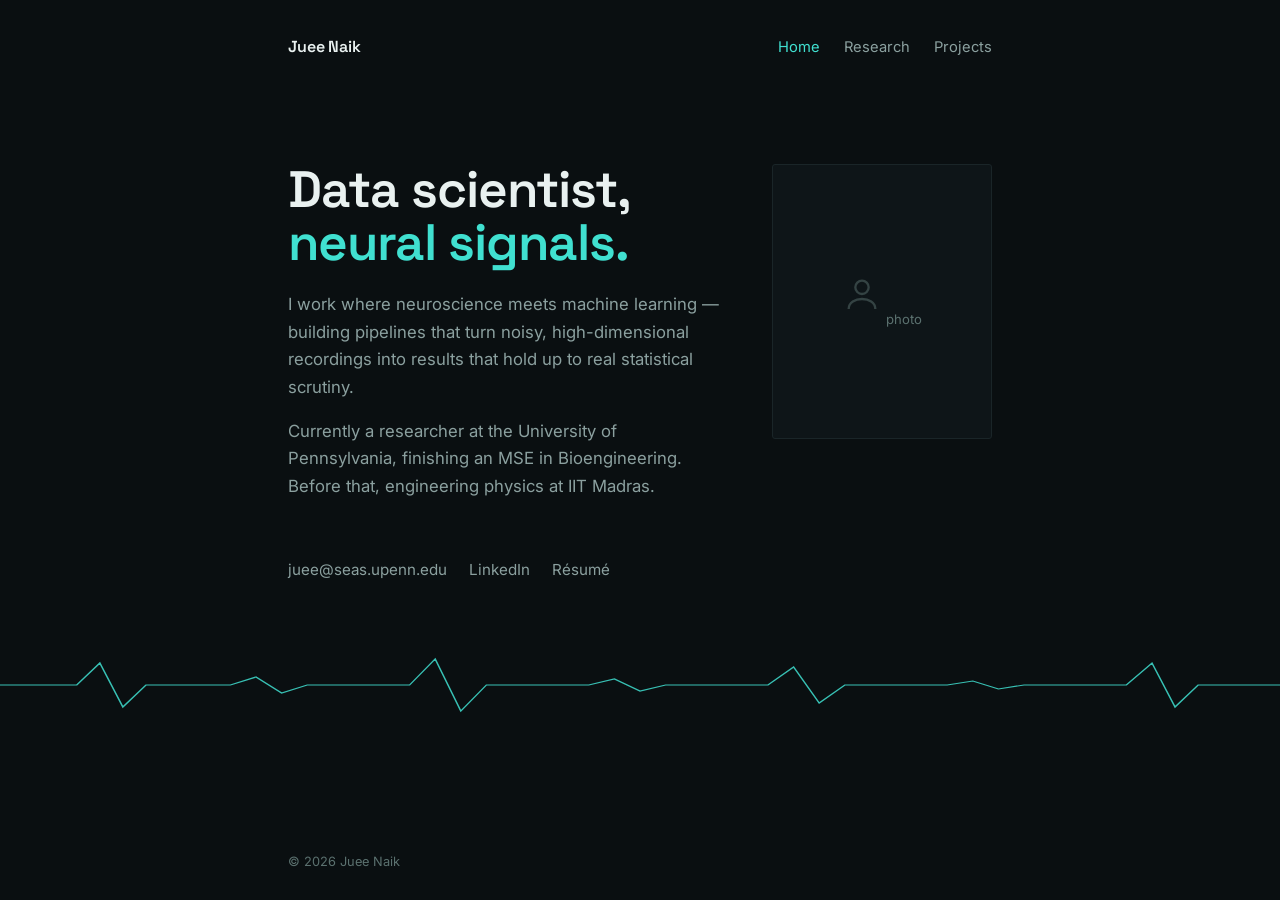
==== index.html @ ccdd9350 "Add files via upload" ====
<!DOCTYPE html>
<html lang="en">
<head>
<meta charset="UTF-8" />
<meta name="viewport" content="width=device-width, initial-scale=1.0" />
<title>Juee Naik</title>
<meta name="description" content="Juee Naik — data scientist working at the intersection of neuroscience and machine learning." />
<link rel="preconnect" href="https://fonts.googleapis.com" />
<link rel="preconnect" href="https://fonts.gstatic.com" crossorigin />
<link href="https://fonts.googleapis.com/css2?family=Space+Grotesk:wght@400;500;600&family=Inter:wght@400;450;500&family=JetBrains+Mono:wght@400;500&display=swap" rel="stylesheet" />
<link rel="stylesheet" href="style.css" />
</head>
<body>

<nav>
  <div class="nav-inner">
    <a class="brand" href="index.html">Juee Naik</a>
    <div class="nav-links">
      <a href="index.html" class="active">Home</a>
      <a href="research.html">Research</a>
      <a href="projects.html">Projects</a>
    </div>
  </div>
</nav>

<main>
  <div class="wrap">
    <div class="intro">
      <div>
        <h1>Data scientist,<br /><span>neural signals.</span></h1>
        <p>
          I work where neuroscience meets machine learning — building
          pipelines that turn noisy, high-dimensional recordings into
          results that hold up to real statistical scrutiny.
        </p>
        <p>
          Currently a researcher at the University of Pennsylvania,
          finishing an MSE in Bioengineering. Before that, engineering
          physics at IIT Madras.
        </p>
      </div>

      <!-- PHOTO: uncomment the img and set src to your file (4:5 works best) -->
      <figure class="portrait">
        <!-- <img src="me.jpg" alt="Juee Naik" /> -->
        <div class="ph">
          <svg width="40" height="40" viewBox="0 0 24 24" fill="none" stroke="currentColor" stroke-width="1.4">
            <circle cx="12" cy="8" r="4"/><path d="M4 21c0-4 4-6 8-6s8 2 8 6"/>
          </svg>
          photo
        </div>
      </figure>
    </div>

    <div class="contact">
      <a href="mailto:juee@seas.upenn.edu">juee@seas.upenn.edu</a>
      <a href="https://www.linkedin.com/in/juee-naik-6bba79205/" target="_blank" rel="noopener">LinkedIn</a>
      <!-- Set this to your hosted résumé PDF -->
      <a href="Resume_JueeNaik_DS.pdf" download>Résumé</a>
    </div>
  </div>

  <div class="signal">
    <svg viewBox="0 0 2000 64" preserveAspectRatio="none">
      <g class="scroll-trace">
        <path d="M0,32 L60,32 78,10 96,54 114,32 180,32 200,24 220,40 240,32 320,32 340,6 360,58 380,32 460,32 480,26 500,38 520,32 600,32 620,14 640,50 660,32 740,32 760,28 780,36 800,32 880,32 900,10 918,54 936,32 1000,32 1060,32 1078,10 1096,54 1114,32 1180,32 1200,24 1220,40 1240,32 1320,32 1340,6 1360,58 1380,32 1460,32 1480,26 1500,38 1520,32 1600,32 1620,14 1640,50 1660,32 1740,32 1760,28 1780,36 1800,32 1880,32 1900,10 1918,54 1936,32 2000,32"/>
      </g>
    </svg>
  </div>
</main>

<footer><div class="wrap">© 2026 Juee Naik</div></footer>

</body>
</html>
---- style.css ----
/* ============================================================
   Juee Naik — shared styles
============================================================ */
:root{
  --bg:      #0a0f11;
  --text:    #e9f1f0;
  --muted:   #8ba09f;
  --faint:   #5b716f;
  --line:    #1a2528;
  --turq:    #40e0d0;

  --display: "Space Grotesk", system-ui, sans-serif;
  --body:    "Inter", system-ui, sans-serif;
  --mono:    "JetBrains Mono", ui-monospace, monospace;

  --maxw: 760px;
}

*{ box-sizing:border-box; margin:0; padding:0; }
html{ scroll-behavior:smooth; }
body{
  background:var(--bg);
  color:var(--text);
  font-family:var(--body);
  font-size:16px;
  line-height:1.65;
  -webkit-font-smoothing:antialiased;
  min-height:100vh;
  display:flex;
  flex-direction:column;
}
a{ color:inherit; text-decoration:none; }
img{ max-width:100%; display:block; }

.wrap{ width:100%; max-width:var(--maxw); margin:0 auto; padding:0 28px; }

/* ---------- nav ---------- */
nav{ padding:34px 0 0; }
.nav-inner{
  max-width:var(--maxw); margin:0 auto; padding:0 28px;
  display:flex; align-items:baseline; justify-content:space-between;
}
.brand{ font-family:var(--display); font-weight:600; font-size:1rem; letter-spacing:-.01em; }
.nav-links{ display:flex; gap:24px; }
.nav-links a{ font-size:.92rem; color:var(--muted); transition:color .2s; }
.nav-links a:hover{ color:var(--text); }
.nav-links a.active{ color:var(--turq); }

/* ---------- page shell ---------- */
main{ flex:1; padding:64px 0 80px; }
.page-title{
  font-family:var(--display); font-weight:600;
  font-size:clamp(1.5rem,4vw,2rem); letter-spacing:-.01em;
  margin-bottom:44px;
}

/* ---------- home ---------- */
.intro{
  display:grid; grid-template-columns:1fr 220px; gap:48px;
  align-items:start; padding-top:40px;
}
.intro h1{
  font-family:var(--display); font-weight:600;
  font-size:clamp(2.2rem,6vw,3.2rem); line-height:1.02;
  letter-spacing:-.02em; margin-bottom:22px;
}
.intro h1 span{ color:var(--turq); }
.intro p{ color:var(--muted); font-size:1.05rem; max-width:44ch; }
.intro p + p{ margin-top:16px; }

.portrait{
  border:1px solid var(--line); border-radius:3px;
  aspect-ratio:4/5; overflow:hidden;
  display:flex; align-items:center; justify-content:center;
  background:#0e1518;
}
.portrait img{ width:100%; height:100%; object-fit:cover; }
.portrait .ph{ color:var(--faint); font-size:.82rem; text-align:center; padding:16px; }
.portrait .ph svg{ margin:0 auto 10px; opacity:.5; }

.contact{ margin-top:56px; display:flex; flex-wrap:wrap; gap:22px; }
.contact a{
  color:var(--muted); font-size:.95rem;
  border-bottom:1px solid transparent; transition:all .2s;
}
.contact a:hover{ color:var(--turq); border-color:var(--turq); }

/* ---------- signal trace (the one signature) ---------- */
.signal{ height:64px; overflow:hidden; margin-top:70px; }
.signal svg{ width:200%; height:100%; }
.signal path{ fill:none; stroke:var(--turq); stroke-width:1.2; opacity:.85; }
.scroll-trace{ animation:trace 16s linear infinite; }
@keyframes trace{ from{ transform:translateX(0);} to{ transform:translateX(-50%);} }

/* ---------- research entries ---------- */
.entry{
  display:grid; grid-template-columns:1fr 168px; gap:40px;
  padding:34px 0; border-top:1px solid var(--line);
}
.entry:last-child{ border-bottom:1px solid var(--line); }
.entry .role{ font-family:var(--display); font-weight:600; font-size:1.15rem; }
.entry .org{ color:var(--muted); font-size:.92rem; margin:3px 0 2px; }
.entry .org b{ color:var(--text); font-weight:500; }
.entry .date{ color:var(--faint); font-size:.82rem; margin-bottom:14px; }
.entry .desc{ color:var(--muted); font-size:.98rem; }
.entry .note{ color:var(--faint); font-size:.82rem; margin-top:12px; }

.tools{ display:flex; flex-direction:column; gap:7px; padding-top:4px; }
.tools .lbl{ font-family:var(--mono); font-size:.66rem; letter-spacing:.14em; color:var(--faint); text-transform:uppercase; margin-bottom:2px; }
.tools span{ font-family:var(--mono); font-size:.78rem; color:var(--turq); }

/* ---------- projects ---------- */
.proj{ padding:34px 0; border-top:1px solid var(--line); }
.proj:last-child{ border-bottom:1px solid var(--line); }
.proj h2{ font-family:var(--display); font-weight:600; font-size:1.2rem; }
.proj .date{ color:var(--faint); font-size:.82rem; margin:4px 0 14px; }
.proj p{ color:var(--muted); font-size:.98rem; max-width:60ch; }
.proj .tools{ flex-direction:row; flex-wrap:wrap; gap:14px; margin-top:16px; }

/* ---------- footer ---------- */
footer{ padding:28px 0; }
footer .wrap{ color:var(--faint); font-size:.8rem; }

/* ---------- responsive ---------- */
@media (max-width:620px){
  .intro{ grid-template-columns:1fr; gap:32px; }
  .portrait{ max-width:220px; }
  .entry{ grid-template-columns:1fr; gap:16px; }
  .tools{ flex-direction:row; flex-wrap:wrap; gap:14px; }
  .nav-links{ gap:18px; }
}
@media (prefers-reduced-motion:reduce){
  .scroll-trace{ animation:none; }
  html{ scroll-behavior:auto; }
}
:focus-visible{ outline:2px solid var(--turq); outline-offset:3px; }
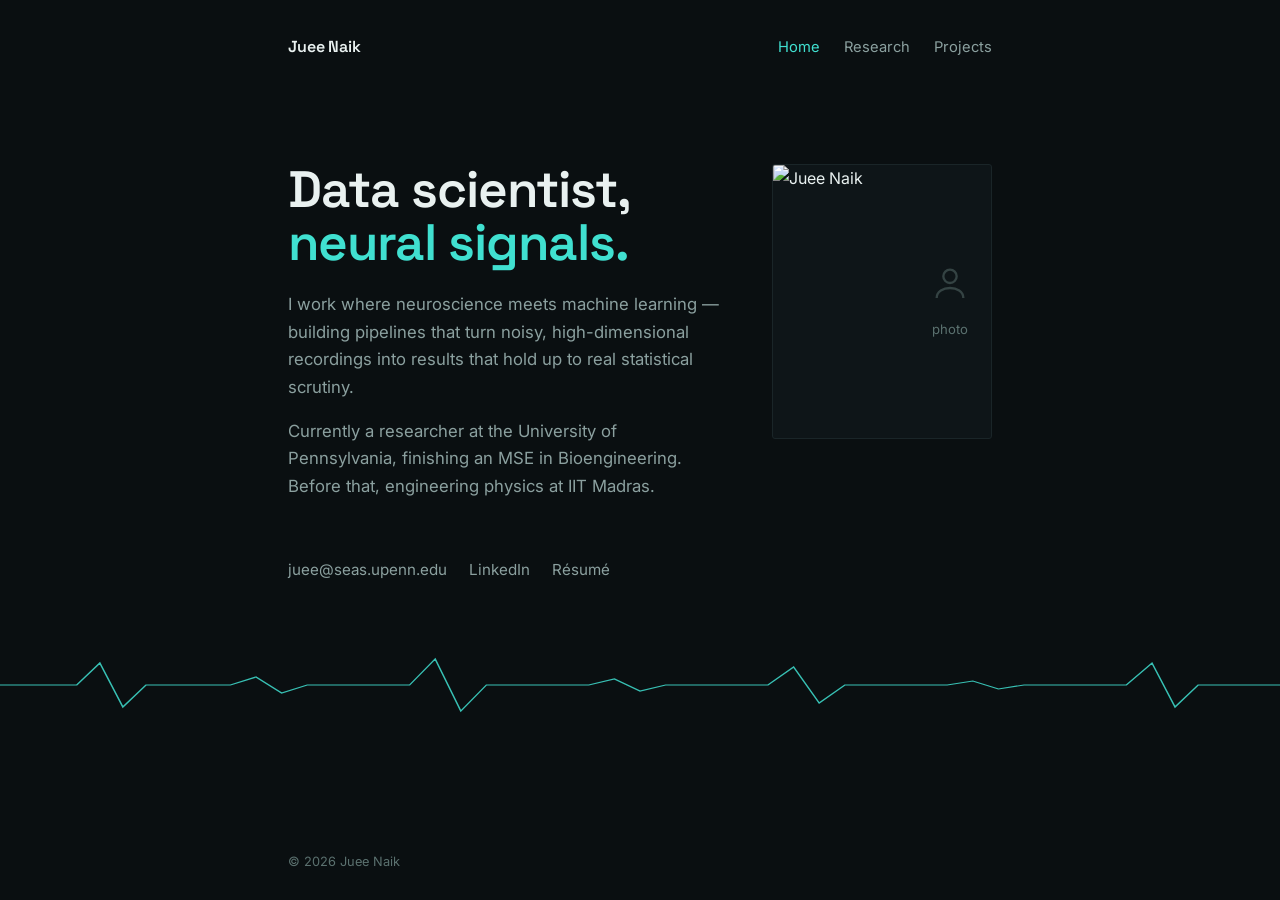
==== commit 60c12441: "Uncomment image tag in index.html Uncommented the image tag to display the photo." ====
--- a/index.html
+++ b/index.html
@@ -40,9 +40,8 @@
         </p>
       </div>
 
-      <!-- PHOTO: uncomment the img and set src to your file (4:5 works best) -->
       <figure class="portrait">
-        <!-- <img src="me.jpg" alt="Juee Naik" /> -->
+        <img src="me.jpg" alt="Juee Naik" />
         <div class="ph">
           <svg width="40" height="40" viewBox="0 0 24 24" fill="none" stroke="currentColor" stroke-width="1.4">
             <circle cx="12" cy="8" r="4"/><path d="M4 21c0-4 4-6 8-6s8 2 8 6"/>
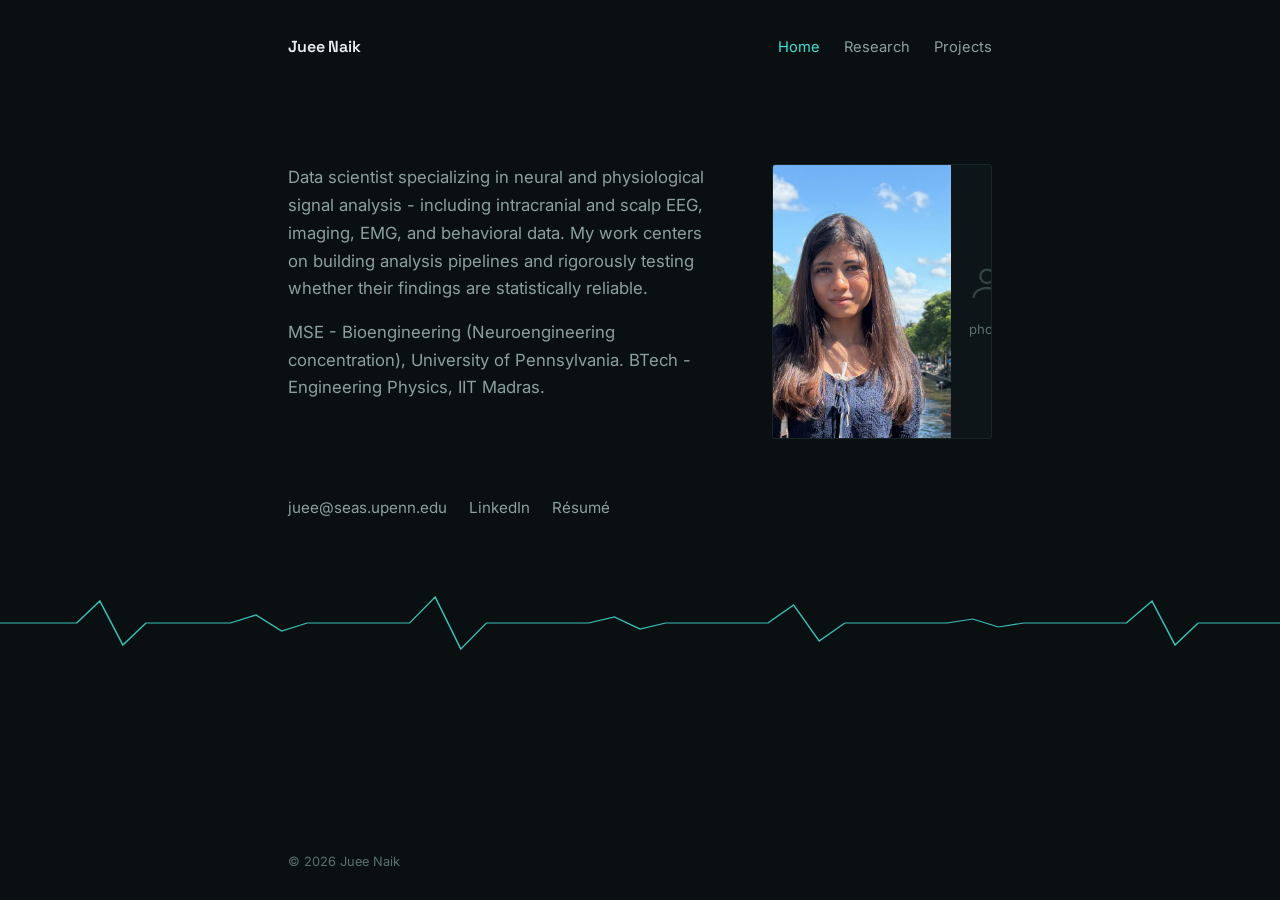
==== commit 8a9fd58e: "Revise introduction in index.html Updated introductory text to better reflect expertise and educatio" ====
--- a/index.html
+++ b/index.html
@@ -27,16 +27,13 @@
   <div class="wrap">
     <div class="intro">
       <div>
-        <h1>Data scientist,<br /><span>neural signals.</span></h1>
         <p>
-          I work where neuroscience meets machine learning — building
-          pipelines that turn noisy, high-dimensional recordings into
-          results that hold up to real statistical scrutiny.
+          Data scientist specializing in neural and physiological signal analysis - including intracranial and scalp EEG, imaging, EMG, and behavioral data. 
+          My work centers on building analysis pipelines and rigorously testing whether their findings are statistically reliable.
         </p>
         <p>
-          Currently a researcher at the University of Pennsylvania,
-          finishing an MSE in Bioengineering. Before that, engineering
-          physics at IIT Madras.
+          MSE - Bioengineering (Neuroengineering concentration), University of Pennsylvania.
+          BTech - Engineering Physics, IIT Madras.
         </p>
       </div>
 
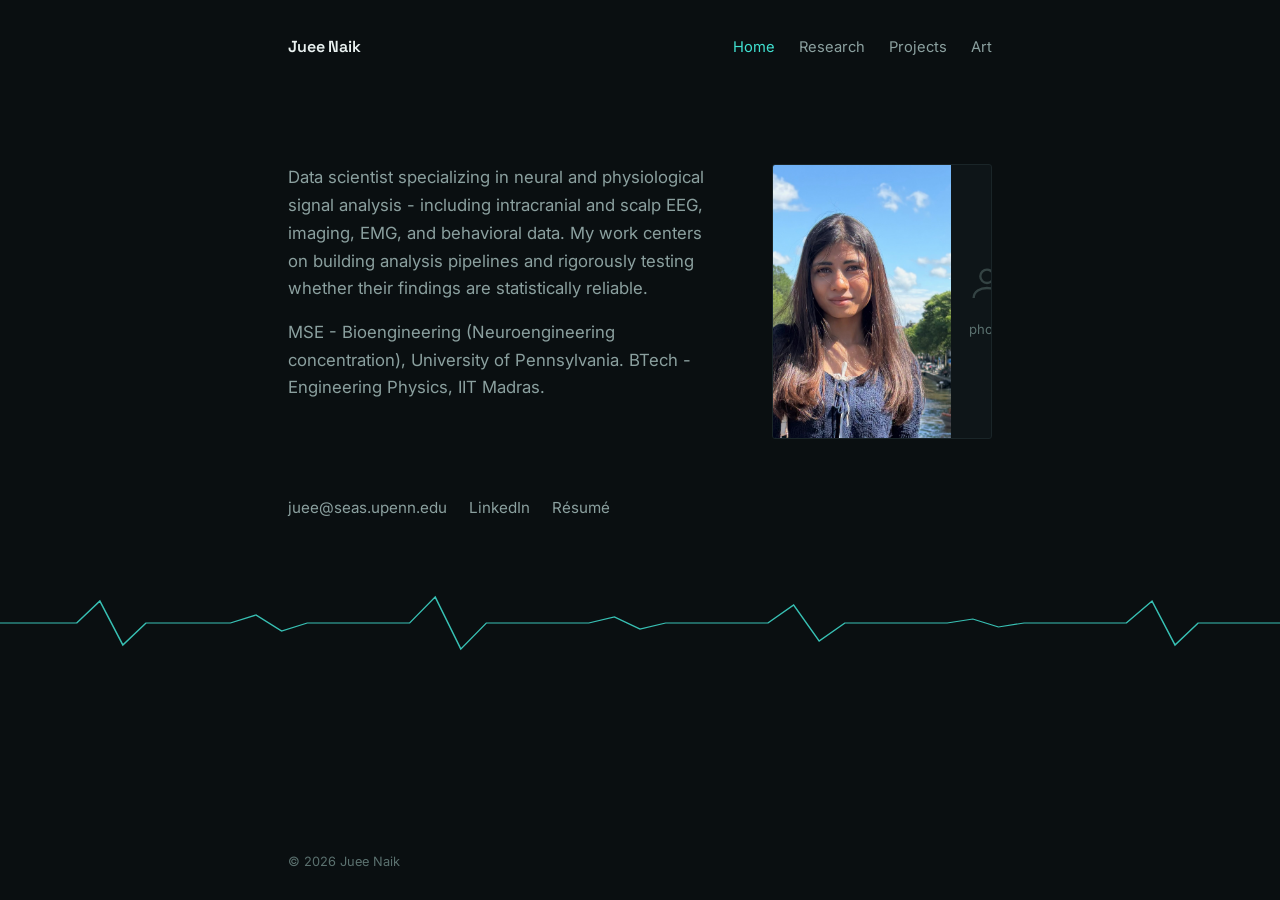
==== commit 17bd203e: "Add Art link to navigation menu" ====
--- a/index.html
+++ b/index.html
@@ -19,6 +19,7 @@
       <a href="index.html" class="active">Home</a>
       <a href="research.html">Research</a>
       <a href="projects.html">Projects</a>
+      <a href="art.html">Art</a>
     </div>
   </div>
 </nav>
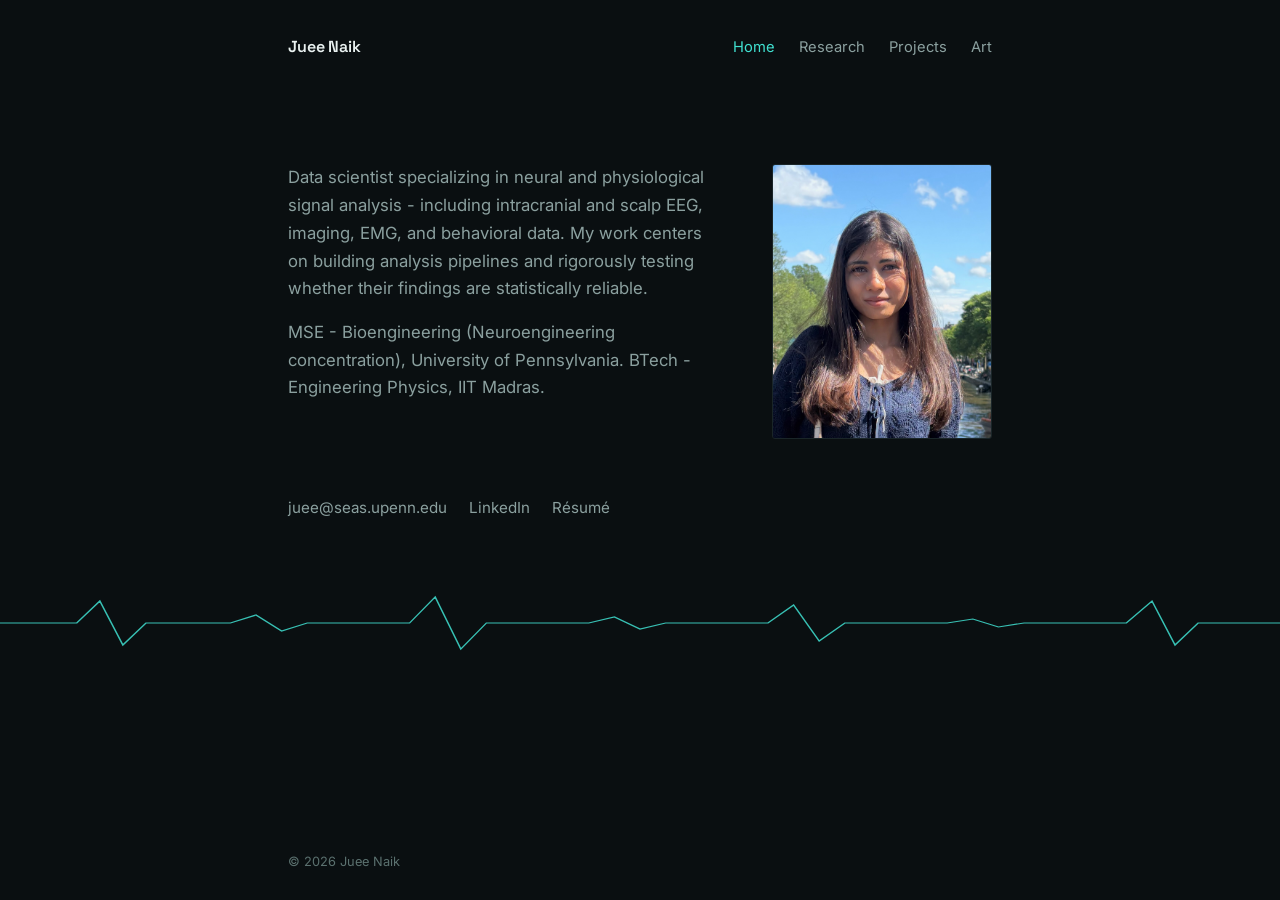
==== commit 55a56586: "Remove photo SVG from portrait section Removed photo SVG and related div from the portrait section." ====
--- a/index.html
+++ b/index.html
@@ -40,12 +40,6 @@
 
       <figure class="portrait">
         <img src="me.jpg" alt="Juee Naik" />
-        <div class="ph">
-          <svg width="40" height="40" viewBox="0 0 24 24" fill="none" stroke="currentColor" stroke-width="1.4">
-            <circle cx="12" cy="8" r="4"/><path d="M4 21c0-4 4-6 8-6s8 2 8 6"/>
-          </svg>
-          photo
-        </div>
       </figure>
     </div>
 
--- a/style.css
+++ b/style.css
@@ -117,6 +117,27 @@
 .proj p{ color:var(--muted); font-size:.98rem; max-width:60ch; }
 .proj .tools{ flex-direction:row; flex-wrap:wrap; gap:14px; margin-top:16px; }
 
+/* ---------- art ---------- */
+.art-lead{ color:var(--muted); font-size:1rem; margin-bottom:36px; }
+.art-lead a{ color:var(--turq); border-bottom:1px solid transparent; transition:border-color .2s; }
+.art-lead a:hover{ border-color:var(--turq); }
+
+.art-grid{ display:grid; grid-template-columns:1fr 1fr; gap:28px; }
+.art-item figcaption{ color:var(--faint); font-size:.82rem; margin-top:10px; }
+.art-item img, .art-item video{
+  width:100%; max-width:340px; height:auto; display:block;
+  border:1px solid var(--line); border-radius:3px; background:#0e1518;
+}
+.art-item .frame-ph{
+  aspect-ratio:1/1; border:1px solid var(--line); border-radius:3px;
+  display:flex; align-items:center; justify-content:center;
+  color:var(--faint); font-size:.82rem; text-align:center; padding:16px; background:#0e1518;
+}
+
+@media (max-width:620px){
+  .art-grid{ grid-template-columns:1fr; }
+}
+
 /* ---------- footer ---------- */
 footer{ padding:28px 0; }
 footer .wrap{ color:var(--faint); font-size:.8rem; }
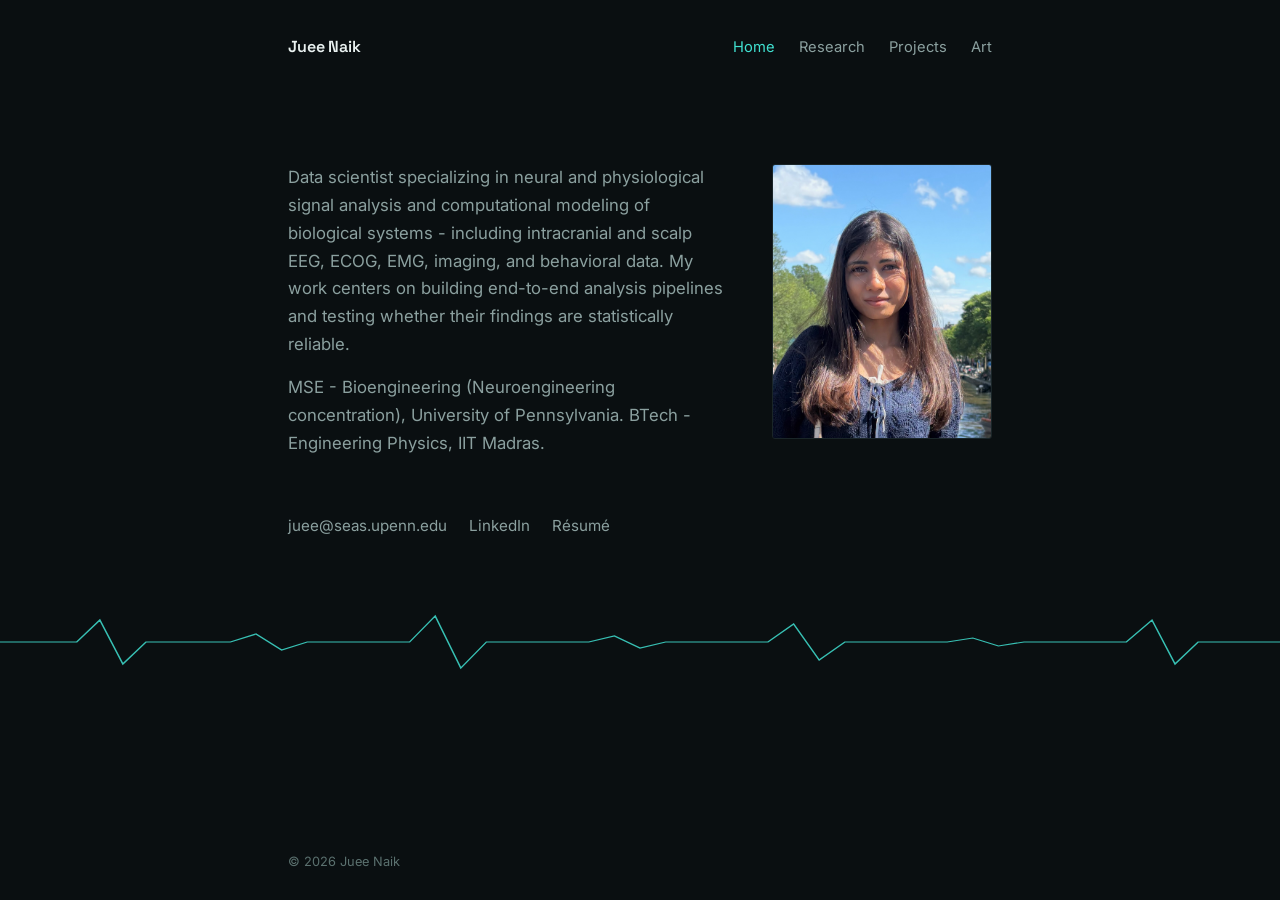
==== commit f1dcb69c: "Revise data scientist description in index.html Updated description to include computational modelin" ====
--- a/index.html
+++ b/index.html
@@ -29,11 +29,12 @@
     <div class="intro">
       <div>
         <p>
-          Data scientist specializing in neural and physiological signal analysis - including intracranial and scalp EEG, imaging, EMG, and behavioral data. 
-          My work centers on building analysis pipelines and rigorously testing whether their findings are statistically reliable.
+          Data scientist specializing in neural and physiological signal analysis and computational modeling of biological systems - including intracranial and scalp EEG, ECOG, EMG, imaging, and behavioral data. 
+          My work centers on building end-to-end analysis pipelines and testing whether their findings are statistically reliable.
         </p>
         <p>
           MSE - Bioengineering (Neuroengineering concentration), University of Pennsylvania.
+          
           BTech - Engineering Physics, IIT Madras.
         </p>
       </div>
